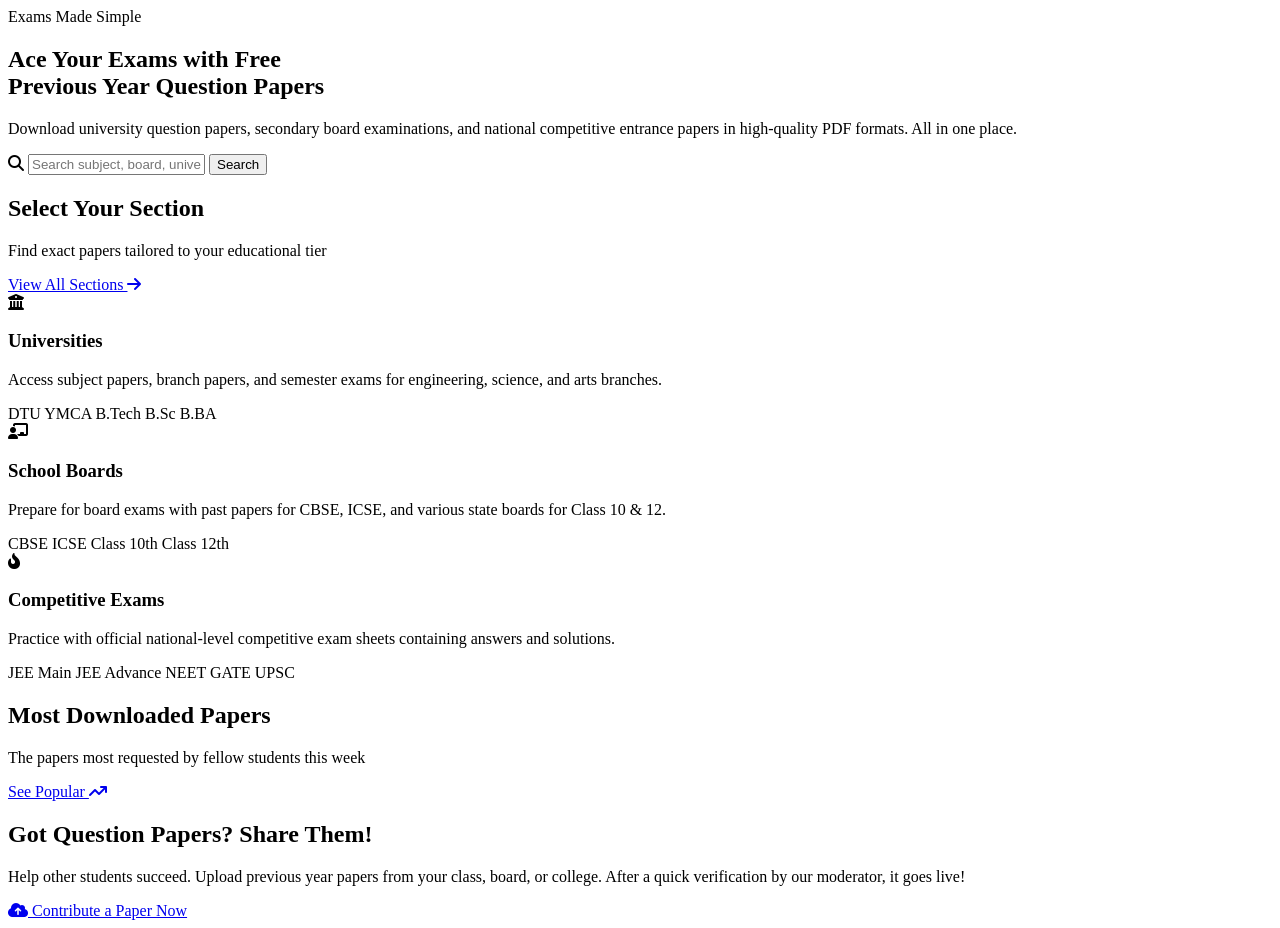
==== index.html @ 1dbeaf69 "Add files via upload" ====
<!DOCTYPE html>
<html lang="en" data-theme="dark">
<head>
    <meta charset="UTF-8">
    <meta name="viewport" content="width=device-width, initial-scale=1.0">
    <title>PADHLE.com | Previous Year Question Papers Portal</title>
    <!-- Fonts -->
    <link rel="preconnect" href="https://fonts.googleapis.com">
    <link rel="preconnect" href="https://fonts.gstatic.com" crossorigin>
    <!-- Stylesheet -->
    <link rel="stylesheet" href="css/style.css">
    <!-- FontAwesome Icons for modern aesthetic -->
    <link rel="stylesheet" href="https://cdnjs.cloudflare.com/ajax/libs/font-awesome/6.4.0/css/all.min.css">
</head>
<body>

    <!-- Dynamically loaded navigation by main.js -->
    <header></header>

    <main>
        <!-- Hero Section -->
        <section class="hero">
            <div class="hero-background"></div>
            <div class="container">
                <span class="hero-tagline">Exams Made Simple</span>
                <h1>Ace Your Exams with Free <br>Previous Year Question Papers</h1>
                <p>Download university question papers, secondary board examinations, and national competitive entrance papers in high-quality PDF formats. All in one place.</p>
                
                <!-- Instant Search Bar -->
                <div class="search-box-container">
                    <i class="fa-solid fa-magnifying-glass"></i>
                    <input type="text" id="hero-search-input" class="search-box-input" placeholder="Search subject, board, university, or exam...">
                    <button class="search-box-btn" onclick="executeHeroSearch()">Search</button>
                </div>
            </div>
        </section>

        <!-- Categories Section -->
        <section class="categories-section">
            <div class="container">
                <div class="section-header">
                    <div>
                        <h2 class="section-title">Select Your Section</h2>
                        <p class="section-subtitle">Find exact papers tailored to your educational tier</p>
                    </div>
                    <a href="browse.html" class="btn-secondary">View All Sections <i class="fa-solid fa-arrow-right"></i></a>
                </div>
                
                <div class="grid-3">
                    <!-- Card 1: Universities -->
                    <div class="category-card" onclick="navigateToCategory('university')">
                        <div class="category-icon">
                            <i class="fa-solid fa-university"></i>
                        </div>
                        <h3>Universities</h3>
                        <p>Access subject papers, branch papers, and semester exams for engineering, science, and arts branches.</p>
                        <div class="category-badge-list">
                            <span class="category-badge">DTU</span>
                            <span class="category-badge">YMCA</span>
                            <span class="category-badge">B.Tech</span>
                            <span class="category-badge">B.Sc</span>
                            <span class="category-badge">B.BA</span>
                        </div>
                    </div>

                    <!-- Card 2: Boards -->
                    <div class="category-card" onclick="navigateToCategory('board')">
                        <div class="category-icon">
                            <i class="fa-solid fa-chalkboard-user"></i>
                        </div>
                        <h3>School Boards</h3>
                        <p>Prepare for board exams with past papers for CBSE, ICSE, and various state boards for Class 10 & 12.</p>
                        <div class="category-badge-list">
                            <span class="category-badge">CBSE</span>
                            <span class="category-badge">ICSE</span>
                            <span class="category-badge">Class 10th</span>
                            <span class="category-badge">Class 12th</span>
                        </div>
                    </div>

                    <!-- Card 3: Competitive Exams -->
                    <div class="category-card" onclick="navigateToCategory('competitive')">
                        <div class="category-icon">
                            <i class="fa-solid fa-fire-flame-curved"></i>
                        </div>
                        <h3>Competitive Exams</h3>
                        <p>Practice with official national-level competitive exam sheets containing answers and solutions.</p>
                        <div class="category-badge-list">
                            <span class="category-badge">JEE Main</span>
                            <span class="category-badge">JEE Advance</span>
                            <span class="category-badge">NEET</span>
                            <span class="category-badge">GATE</span>
                            <span class="category-badge">UPSC</span>
                        </div>
                    </div>
                </div>
            </div>
        </section>

        <!-- Popular Papers Featured Section -->
        <section class="featured-section">
            <div class="container">
                <div class="section-header">
                    <div>
                        <h2 class="section-title">Most Downloaded Papers</h2>
                        <p class="section-subtitle">The papers most requested by fellow students this week</p>
                    </div>
                    <a href="browse.html?sort=downloads" class="btn-secondary">See Popular <i class="fa-solid fa-arrow-trend-up"></i></a>
                </div>

                <div class="featured-grid" id="popular-papers-grid">
                    <!-- Dynamic rendering by local script below -->
                </div>
            </div>
        </section>

        <!-- Upload CTA Section -->
        <section class="upload-cta">
            <div class="container">
                <div class="cta-box">
                    <h2>Got Question Papers? Share Them!</h2>
                    <p>Help other students succeed. Upload previous year papers from your class, board, or college. After a quick verification by our moderator, it goes live!</p>
                    <a href="upload.html" class="btn-primary">
                        <i class="fa-solid fa-cloud-arrow-up"></i> Contribute a Paper Now
                    </a>
                </div>
            </div>
        </section>
    </main>

    <!-- Dynamically loaded footer by main.js -->
    <footer></footer>

    <!-- Scripts -->
    <script src="js/data.js"></script>
    <script src="js/main.js"></script>
    <script>
        // Hero Search execution logic
        function executeHeroSearch() {
            const input = document.getElementById('hero-search-input').value.trim();
            if (input) {
                window.location.href = `browse.html?search=${encodeURIComponent(input)}`;
            } else {
                showAlert('Please enter a search keyword!', 'warning');
            }
        }

        // Add Enter key trigger to search input
        document.getElementById('hero-search-input').addEventListener('keypress', (e) => {
            if (e.key === 'Enter') {
                executeHeroSearch();
            }
        });

        function navigateToCategory(cat) {
            window.location.href = `browse.html?cat=${cat}`;
        }

        // Render Popular Papers
        document.addEventListener('DOMContentLoaded', () => {
            setTimeout(() => { // wait for localstorage to populate
                const papers = getApprovedPapers() || [];
                // Sort by downloads descending, take top 3
                const popular = [...papers].sort((a, b) => b.downloads - a.downloads).slice(0, 3);
                
                const grid = document.getElementById('popular-papers-grid');
                if (grid && popular.length > 0) {
                    grid.innerHTML = popular.map(paper => {
                        let typeTagClass = '';
                        let typeText = '';
                        let detailsHtml = '';

                        if (paper.category === 'university') {
                            typeTagClass = 'tag-university';
                            typeText = 'University';
                            detailsHtml = `
                                <div class="paper-detail-item"><i class="fa-solid fa-graduation-cap"></i> Univ: <span>${paper.university}</span></div>
                                <div class="paper-detail-item"><i class="fa-solid fa-book-open"></i> Course: <span>${paper.course} (${paper.academicYear} Year)</span></div>
                                <div class="paper-detail-item"><i class="fa-solid fa-code-branch"></i> Branch: <span>${paper.branch}</span></div>
                            `;
                        } else if (paper.category === 'board') {
                            typeTagClass = 'tag-board';
                            typeText = `${paper.board} Board`;
                            detailsHtml = `
                                <div class="paper-detail-item"><i class="fa-solid fa-school"></i> Class: <span>${paper.classLevel}</span></div>
                                <div class="paper-detail-item"><i class="fa-solid fa-book"></i> Subject: <span>${paper.subject}</span></div>
                            `;
                        } else {
                            typeTagClass = 'tag-competitive';
                            typeText = paper.exam;
                            detailsHtml = `
                                <div class="paper-detail-item"><i class="fa-solid fa-user-ninja"></i> Exam: <span>${paper.exam}</span></div>
                                <div class="paper-detail-item"><i class="fa-solid fa-book"></i> Paper: <span>${paper.subject}</span></div>
                            `;
                        }

                        return `
                            <div class="paper-card">
                                <div class="paper-meta">
                                    <span class="paper-type-tag ${typeTagClass}">${typeText}</span>
                                    <span class="paper-year">${paper.year} PYQ</span>
                                </div>
                                <h3 class="paper-title">${paper.title}</h3>
                                <div class="paper-details">
                                    ${detailsHtml}
                                    <div class="paper-detail-item"><i class="fa-solid fa-circle-down"></i> Downloads: <span>${paper.downloads}</span></div>
                                </div>
                                <div class="paper-actions">
                                    <button class="btn-secondary" onclick="openPreviewModal('${paper.id}')"><i class="fa-solid fa-eye"></i> View</button>
                                    <button class="btn-primary" onclick="simulateDownload('${paper.id}')"><i class="fa-solid fa-download"></i> Download</button>
                                </div>
                            </div>
                        `;
                    }).join('');
                }
            }, 100);
        });
    </script>
</body>
</html>
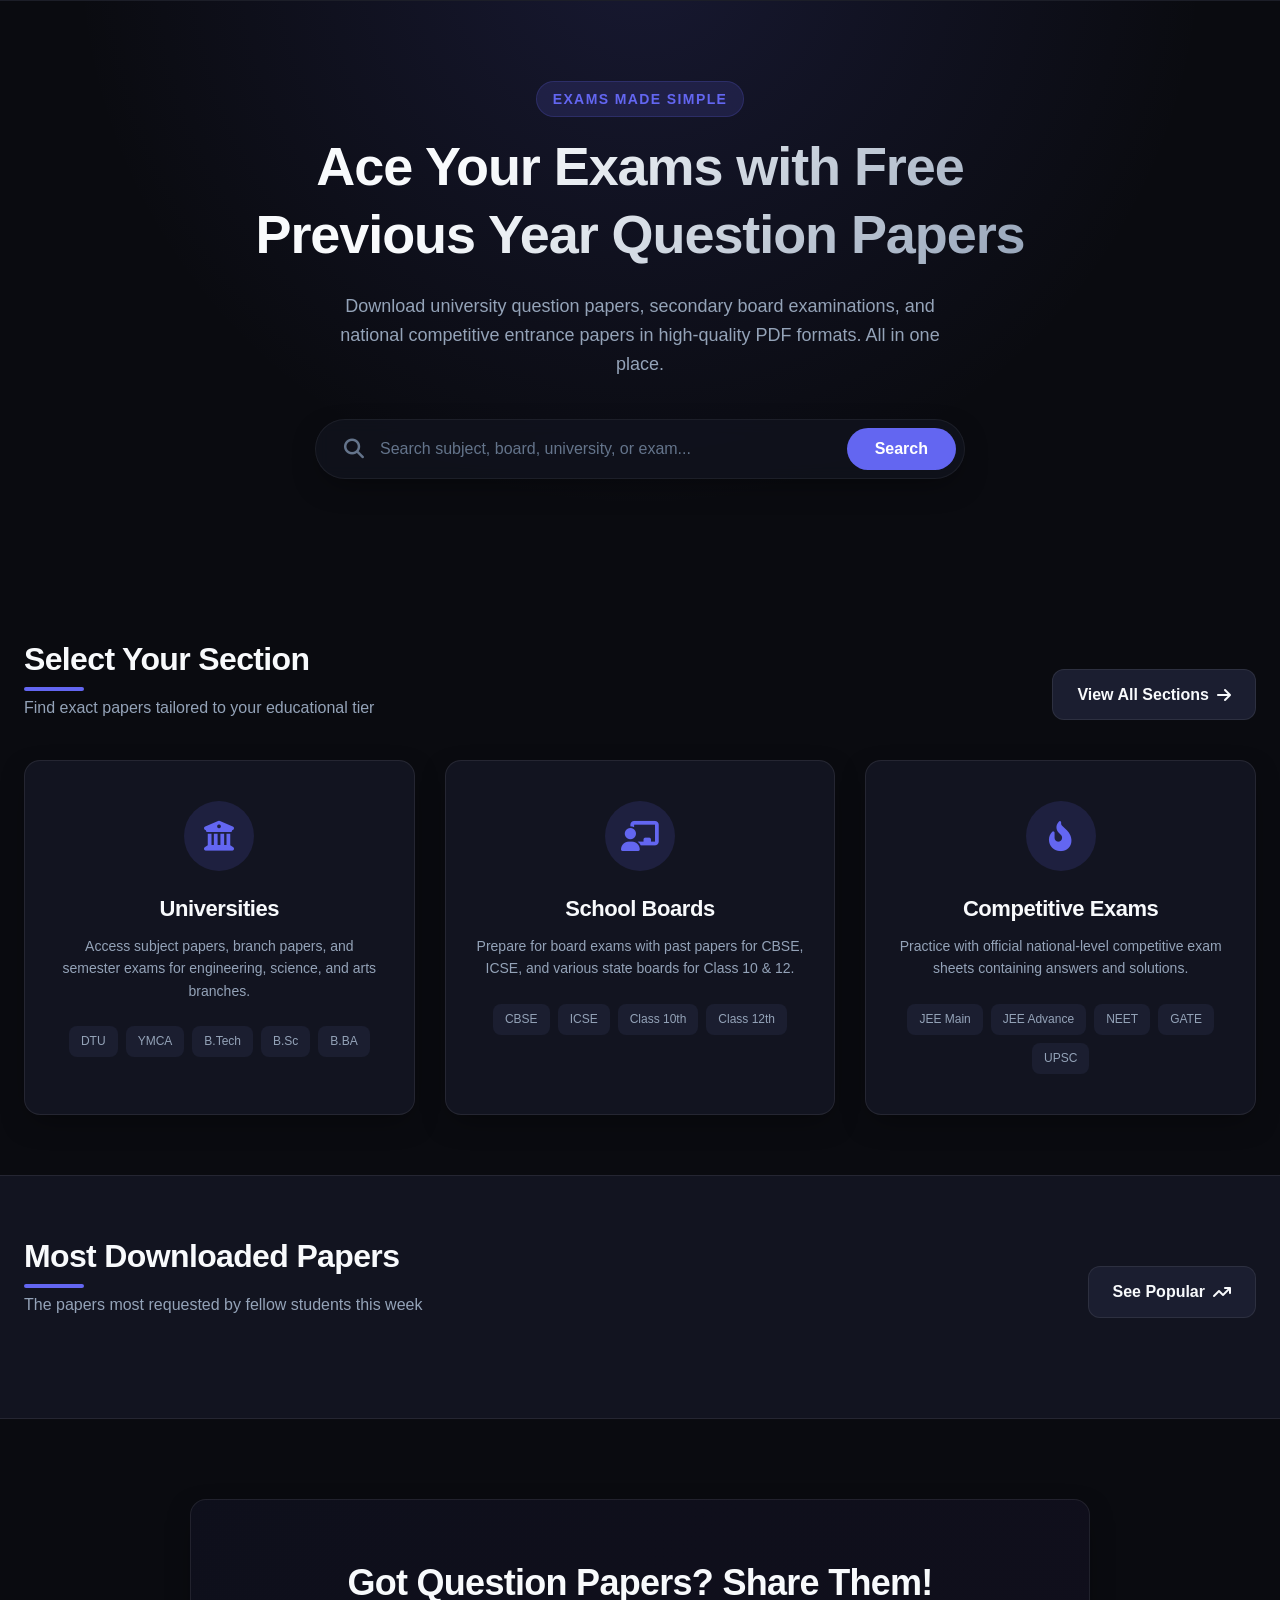
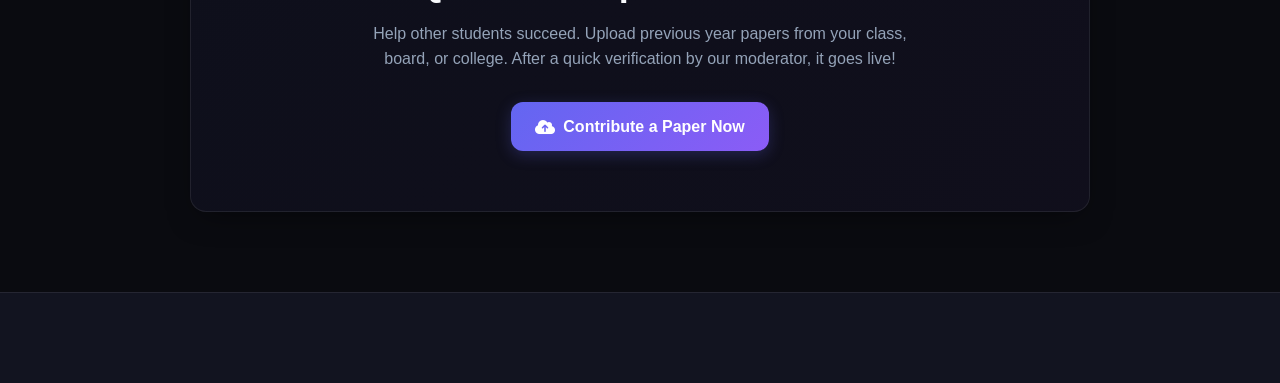
==== commit e8a3715f: "Update index.html" ====
--- a/index.html
+++ b/index.html
@@ -8,7 +8,7 @@
     <link rel="preconnect" href="https://fonts.googleapis.com">
     <link rel="preconnect" href="https://fonts.gstatic.com" crossorigin>
     <!-- Stylesheet -->
-    <link rel="stylesheet" href="css/style.css">
+    <link rel="stylesheet" href="style.css">
     <!-- FontAwesome Icons for modern aesthetic -->
     <link rel="stylesheet" href="https://cdnjs.cloudflare.com/ajax/libs/font-awesome/6.4.0/css/all.min.css">
 </head>
--- a/style.css
+++ b/style.css
@@ -0,0 +1,1234 @@
+@import url('https://fonts.googleapis.com/css2?family=Outfit:wght@300;400;500;600;700;800&family=Plus+Jakarta+Sans:wght@300;400;500;600;700&display=swap');
+
+:root {
+    /* Color Palette - Premium Indigo/Violet Dark Mode Default */
+    --bg-primary: #0a0b10;
+    --bg-secondary: #121420;
+    --bg-tertiary: #1b1e30;
+    --accent: #6366f1;
+    --accent-hover: #4f46e5;
+    --accent-light: rgba(99, 102, 241, 0.15);
+    --text-primary: #f8fafc;
+    --text-secondary: #94a3b8;
+    --text-muted: #64748b;
+    --border-color: rgba(255, 255, 255, 0.08);
+    --card-shadow: 0 10px 30px -10px rgba(0, 0, 0, 0.5);
+    --glass-bg: rgba(18, 20, 32, 0.7);
+    --glass-border: rgba(255, 255, 255, 0.06);
+    --success: #10b981;
+    --warning: #f59e0b;
+    --error: #ef4444;
+    --font-heading: 'Outfit', sans-serif;
+    --font-body: 'Plus Jakarta Sans', sans-serif;
+    --transition-smooth: all 0.3s cubic-bezier(0.4, 0, 0.2, 1);
+    --radius-lg: 16px;
+    --radius-md: 12px;
+    --radius-sm: 8px;
+}
+
+/* Light Theme overrides */
+[data-theme="light"] {
+    --bg-primary: #f8fafc;
+    --bg-secondary: #ffffff;
+    --bg-tertiary: #f1f5f9;
+    --accent: #4f46e5;
+    --accent-hover: #3730a3;
+    --accent-light: rgba(79, 70, 229, 0.1);
+    --text-primary: #0f172a;
+    --text-secondary: #475569;
+    --text-muted: #94a3b8;
+    --border-color: rgba(0, 0, 0, 0.08);
+    --card-shadow: 0 10px 30px -10px rgba(0, 0, 0, 0.1);
+    --glass-bg: rgba(255, 255, 255, 0.75);
+    --glass-border: rgba(0, 0, 0, 0.05);
+}
+
+/* Global resets & typography */
+* {
+    margin: 0;
+    padding: 0;
+    box-sizing: border-box;
+    scroll-behavior: smooth;
+}
+
+body {
+    background-color: var(--bg-primary);
+    color: var(--text-primary);
+    font-family: var(--font-body);
+    line-height: 1.6;
+    overflow-x: hidden;
+    transition: background-color 0.3s ease, color 0.3s ease;
+}
+
+h1, h2, h3, h4, h5, h6 {
+    font-family: var(--font-heading);
+    font-weight: 700;
+    letter-spacing: -0.02em;
+    line-height: 1.25;
+}
+
+a {
+    color: inherit;
+    text-decoration: none;
+    transition: var(--transition-smooth);
+}
+
+button, input, select, textarea {
+    font-family: inherit;
+    font-size: inherit;
+}
+
+/* Layout container */
+.container {
+    width: 100%;
+    max-width: 1280px;
+    margin: 0 auto;
+    padding: 0 24px;
+}
+
+/* Header & Navigation */
+header {
+    position: sticky;
+    top: 0;
+    z-index: 100;
+    background-color: var(--glass-bg);
+    backdrop-filter: blur(16px);
+    -webkit-backdrop-filter: blur(16px);
+    border-bottom: 1px solid var(--glass-border);
+    transition: var(--transition-smooth);
+}
+
+.nav-container {
+    display: flex;
+    justify-content: space-between;
+    align-items: center;
+    height: 80px;
+}
+
+.logo {
+    display: flex;
+    align-items: center;
+    gap: 8px;
+    font-family: var(--font-heading);
+    font-size: 24px;
+    font-weight: 800;
+    color: var(--text-primary);
+}
+
+.logo span {
+    background: linear-gradient(135deg, var(--accent), #a855f7);
+    -webkit-background-clip: text;
+    -webkit-text-fill-color: transparent;
+}
+
+.logo-badge {
+    background: var(--accent);
+    color: #fff;
+    font-size: 10px;
+    padding: 2px 6px;
+    border-radius: var(--radius-sm);
+    font-weight: 600;
+    text-transform: uppercase;
+    letter-spacing: 0.05em;
+}
+
+.nav-links {
+    display: flex;
+    align-items: center;
+    gap: 32px;
+    list-style: none;
+}
+
+.nav-links a {
+    color: var(--text-secondary);
+    font-weight: 500;
+    font-size: 15px;
+    position: relative;
+    padding: 8px 0;
+}
+
+.nav-links a:hover,
+.nav-links a.active {
+    color: var(--text-primary);
+}
+
+.nav-links a::after {
+    content: '';
+    position: absolute;
+    bottom: 0;
+    left: 0;
+    width: 0;
+    height: 2px;
+    background: linear-gradient(90deg, var(--accent), #a855f7);
+    transition: var(--transition-smooth);
+    border-radius: 2px;
+}
+
+.nav-links a:hover::after,
+.nav-links a.active::after {
+    width: 100%;
+}
+
+.nav-actions {
+    display: flex;
+    align-items: center;
+    gap: 16px;
+}
+
+/* Icons styling helper */
+.icon-btn {
+    background: none;
+    border: 1px solid var(--border-color);
+    color: var(--text-primary);
+    width: 42px;
+    height: 42px;
+    border-radius: 50%;
+    display: flex;
+    align-items: center;
+    justify-content: center;
+    cursor: pointer;
+    transition: var(--transition-smooth);
+}
+
+.icon-btn:hover {
+    border-color: var(--accent);
+    background-color: var(--accent-light);
+    color: var(--accent);
+    transform: translateY(-2px);
+}
+
+.btn-primary {
+    background: linear-gradient(135deg, var(--accent), #8b5cf6);
+    color: #ffffff;
+    font-weight: 600;
+    padding: 12px 24px;
+    border-radius: var(--radius-md);
+    border: none;
+    cursor: pointer;
+    box-shadow: 0 4px 15px rgba(99, 102, 241, 0.25);
+    display: inline-flex;
+    align-items: center;
+    gap: 8px;
+    transition: var(--transition-smooth);
+}
+
+.btn-primary:hover {
+    transform: translateY(-2px);
+    box-shadow: 0 6px 20px rgba(99, 102, 241, 0.4);
+    opacity: 0.95;
+}
+
+.btn-secondary {
+    background: var(--bg-tertiary);
+    color: var(--text-primary);
+    border: 1px solid var(--border-color);
+    font-weight: 600;
+    padding: 12px 24px;
+    border-radius: var(--radius-md);
+    cursor: pointer;
+    display: inline-flex;
+    align-items: center;
+    gap: 8px;
+    transition: var(--transition-smooth);
+}
+
+.btn-secondary:hover {
+    background: var(--bg-secondary);
+    border-color: var(--accent);
+    transform: translateY(-2px);
+}
+
+/* Mobile Nav Toggle */
+.mobile-nav-toggle {
+    display: none;
+    cursor: pointer;
+}
+
+/* Hero Section */
+.hero {
+    position: relative;
+    padding: 80px 0 100px 0;
+    overflow: hidden;
+    text-align: center;
+}
+
+.hero-background {
+    position: absolute;
+    top: -10%;
+    left: 50%;
+    transform: translateX(-50%);
+    width: 100%;
+    height: 120%;
+    background: radial-gradient(circle at top, rgba(99, 102, 241, 0.15) 0%, rgba(10, 11, 16, 0) 60%);
+    z-index: -1;
+    pointer-events: none;
+}
+
+[data-theme="light"] .hero-background {
+    background: radial-gradient(circle at top, rgba(79, 70, 229, 0.08) 0%, rgba(248, 250, 252, 0) 60%);
+}
+
+.hero-tagline {
+    font-family: var(--font-heading);
+    font-size: 14px;
+    font-weight: 600;
+    text-transform: uppercase;
+    letter-spacing: 0.1em;
+    color: var(--accent);
+    margin-bottom: 16px;
+    display: inline-block;
+    padding: 6px 16px;
+    background: var(--accent-light);
+    border-radius: 50px;
+    border: 1px solid rgba(99, 102, 241, 0.2);
+}
+
+.hero h1 {
+    font-size: 54px;
+    font-weight: 800;
+    max-width: 800px;
+    margin: 0 auto 24px auto;
+    background: linear-gradient(135deg, var(--text-primary) 30%, var(--text-secondary));
+    -webkit-background-clip: text;
+    -webkit-text-fill-color: transparent;
+}
+
+.hero p {
+    font-size: 18px;
+    color: var(--text-secondary);
+    max-width: 600px;
+    margin: 0 auto 40px auto;
+}
+
+.search-box-container {
+    max-width: 650px;
+    margin: 0 auto;
+    background: var(--glass-bg);
+    border: 1px solid var(--glass-border);
+    padding: 8px;
+    border-radius: 50px;
+    display: flex;
+    align-items: center;
+    box-shadow: var(--card-shadow);
+    backdrop-filter: blur(8px);
+}
+
+.search-box-container i {
+    color: var(--text-muted);
+    font-size: 20px;
+    margin-left: 20px;
+}
+
+.search-box-input {
+    flex: 1;
+    background: none;
+    border: none;
+    outline: none;
+    padding: 12px 16px;
+    color: var(--text-primary);
+    font-size: 16px;
+}
+
+.search-box-input::placeholder {
+    color: var(--text-muted);
+}
+
+.search-box-btn {
+    background: var(--accent);
+    color: #fff;
+    border: none;
+    outline: none;
+    padding: 12px 28px;
+    border-radius: 50px;
+    font-weight: 600;
+    cursor: pointer;
+    transition: var(--transition-smooth);
+}
+
+.search-box-btn:hover {
+    background: var(--accent-hover);
+    box-shadow: 0 4px 12px rgba(99, 102, 241, 0.3);
+}
+
+/* Category Quick Navigation Cards */
+.categories-section {
+    padding: 60px 0;
+}
+
+.section-header {
+    display: flex;
+    justify-content: space-between;
+    align-items: flex-end;
+    margin-bottom: 40px;
+}
+
+.section-title {
+    font-size: 32px;
+    position: relative;
+}
+
+.section-title::after {
+    content: '';
+    display: block;
+    width: 60px;
+    height: 4px;
+    background: var(--accent);
+    border-radius: 2px;
+    margin-top: 8px;
+}
+
+.section-subtitle {
+    color: var(--text-secondary);
+    margin-top: 4px;
+}
+
+.grid-3 {
+    display: grid;
+    grid-template-columns: repeat(3, 1fr);
+    gap: 30px;
+}
+
+.category-card {
+    background: var(--bg-secondary);
+    border: 1px solid var(--border-color);
+    border-radius: var(--radius-lg);
+    padding: 40px 30px;
+    text-align: center;
+    position: relative;
+    overflow: hidden;
+    cursor: pointer;
+    box-shadow: var(--card-shadow);
+    transition: var(--transition-smooth);
+}
+
+.category-card:hover {
+    transform: translateY(-8px);
+    border-color: var(--accent);
+    box-shadow: 0 15px 40px rgba(99, 102, 241, 0.12);
+}
+
+.category-icon {
+    width: 70px;
+    height: 70px;
+    background: var(--accent-light);
+    color: var(--accent);
+    border-radius: 50%;
+    display: flex;
+    align-items: center;
+    justify-content: center;
+    font-size: 30px;
+    margin: 0 auto 24px auto;
+    transition: var(--transition-smooth);
+}
+
+.category-card:hover .category-icon {
+    background: var(--accent);
+    color: #fff;
+    transform: scale(1.1);
+}
+
+.category-card h3 {
+    font-size: 22px;
+    margin-bottom: 12px;
+}
+
+.category-card p {
+    color: var(--text-secondary);
+    font-size: 14px;
+    margin-bottom: 24px;
+}
+
+.category-badge-list {
+    display: flex;
+    flex-wrap: wrap;
+    justify-content: center;
+    gap: 8px;
+}
+
+.category-badge {
+    background: var(--bg-tertiary);
+    color: var(--text-secondary);
+    padding: 6px 12px;
+    border-radius: var(--radius-sm);
+    font-size: 12px;
+    font-weight: 500;
+}
+
+/* Feature List Cards / Featured PYQs */
+.featured-section {
+    padding: 60px 0;
+    background: var(--bg-secondary);
+    border-top: 1px solid var(--border-color);
+    border-bottom: 1px solid var(--border-color);
+}
+
+.featured-grid {
+    display: grid;
+    grid-template-columns: repeat(auto-fill, minmax(350px, 1fr));
+    gap: 24px;
+}
+
+.paper-card {
+    background: var(--bg-primary);
+    border: 1px solid var(--border-color);
+    border-radius: var(--radius-md);
+    padding: 24px;
+    display: flex;
+    flex-direction: column;
+    position: relative;
+    box-shadow: var(--card-shadow);
+    transition: var(--transition-smooth);
+}
+
+.paper-card:hover {
+    transform: translateY(-4px);
+    border-color: var(--accent);
+    box-shadow: 0 8px 24px rgba(99, 102, 241, 0.08);
+}
+
+.paper-meta {
+    display: flex;
+    justify-content: space-between;
+    align-items: center;
+    margin-bottom: 16px;
+}
+
+.paper-type-tag {
+    font-size: 11px;
+    font-weight: 700;
+    text-transform: uppercase;
+    padding: 4px 10px;
+    border-radius: 50px;
+    letter-spacing: 0.05em;
+}
+
+.tag-university { background: rgba(168, 85, 247, 0.15); color: #c084fc; }
+.tag-board { background: rgba(59, 130, 246, 0.15); color: #60a5fa; }
+.tag-competitive { background: rgba(245, 158, 11, 0.15); color: #fbbf24; }
+
+.paper-year {
+    font-size: 13px;
+    color: var(--text-muted);
+    font-weight: 600;
+}
+
+.paper-title {
+    font-size: 18px;
+    font-weight: 700;
+    margin-bottom: 8px;
+    color: var(--text-primary);
+    display: -webkit-box;
+    -webkit-line-clamp: 2;
+    -webkit-box-orient: vertical;
+    overflow: hidden;
+}
+
+.paper-details {
+    margin-bottom: 20px;
+    flex-grow: 1;
+}
+
+.paper-detail-item {
+    font-size: 13px;
+    color: var(--text-secondary);
+    display: flex;
+    align-items: center;
+    gap: 6px;
+    margin-top: 6px;
+}
+
+.paper-detail-item span {
+    font-weight: 600;
+    color: var(--text-primary);
+}
+
+.paper-actions {
+    display: flex;
+    gap: 12px;
+    margin-top: auto;
+}
+
+.paper-actions button {
+    flex: 1;
+    font-size: 13px;
+    padding: 10px;
+}
+
+/* Upload CTA banner */
+.upload-cta {
+    padding: 80px 0;
+    text-align: center;
+    position: relative;
+}
+
+.cta-box {
+    background: linear-gradient(135deg, rgba(99, 102, 241, 0.05) 0%, rgba(139, 92, 246, 0.05) 100%);
+    border: 1px solid var(--border-color);
+    border-radius: var(--radius-lg);
+    padding: 60px 40px;
+    max-width: 900px;
+    margin: 0 auto;
+    box-shadow: var(--card-shadow);
+}
+
+.cta-box h2 {
+    font-size: 36px;
+    margin-bottom: 16px;
+}
+
+.cta-box p {
+    color: var(--text-secondary);
+    max-width: 550px;
+    margin: 0 auto 30px auto;
+    font-size: 16px;
+}
+
+/* Page: BROWSE - Layout */
+.browse-layout {
+    display: grid;
+    grid-template-columns: 280px 1fr;
+    gap: 30px;
+    margin-top: 40px;
+    margin-bottom: 80px;
+}
+
+/* Side Filter Panel */
+.filter-panel {
+    background: var(--bg-secondary);
+    border: 1px solid var(--border-color);
+    border-radius: var(--radius-lg);
+    padding: 24px;
+    height: fit-content;
+    position: sticky;
+    top: 100px;
+    box-shadow: var(--card-shadow);
+}
+
+.filter-header {
+    display: flex;
+    justify-content: space-between;
+    align-items: center;
+    margin-bottom: 24px;
+    padding-bottom: 12px;
+    border-bottom: 1px solid var(--border-color);
+}
+
+.filter-header h3 {
+    font-size: 18px;
+}
+
+.clear-filters-btn {
+    background: none;
+    border: none;
+    color: var(--accent);
+    font-size: 13px;
+    font-weight: 600;
+    cursor: pointer;
+}
+
+.clear-filters-btn:hover {
+    color: var(--accent-hover);
+    text-decoration: underline;
+}
+
+.filter-group {
+    margin-bottom: 20px;
+}
+
+.filter-group label {
+    display: block;
+    font-size: 14px;
+    font-weight: 600;
+    color: var(--text-secondary);
+    margin-bottom: 8px;
+}
+
+.filter-select, .form-input {
+    width: 100%;
+    background-color: var(--bg-primary);
+    border: 1px solid var(--border-color);
+    color: var(--text-primary);
+    padding: 12px;
+    border-radius: var(--radius-sm);
+    outline: none;
+    font-size: 14px;
+    transition: var(--transition-smooth);
+}
+
+.filter-select:focus, .form-input:focus {
+    border-color: var(--accent);
+    box-shadow: 0 0 0 3px var(--accent-light);
+}
+
+/* Category Selector inside Filter */
+.category-selector-tabs {
+    display: flex;
+    flex-direction: column;
+    gap: 8px;
+    margin-bottom: 24px;
+}
+
+.category-tab {
+    background: var(--bg-primary);
+    border: 1px solid var(--border-color);
+    color: var(--text-secondary);
+    padding: 12px 16px;
+    border-radius: var(--radius-sm);
+    cursor: pointer;
+    font-weight: 600;
+    text-align: left;
+    display: flex;
+    align-items: center;
+    gap: 12px;
+    transition: var(--transition-smooth);
+}
+
+.category-tab i {
+    font-size: 16px;
+}
+
+.category-tab:hover,
+.category-tab.active {
+    background: var(--accent-light);
+    color: var(--accent);
+    border-color: var(--accent);
+}
+
+/* Results Content Area */
+.results-header {
+    display: flex;
+    justify-content: space-between;
+    align-items: center;
+    margin-bottom: 24px;
+}
+
+.results-count {
+    font-weight: 500;
+    color: var(--text-secondary);
+}
+
+.results-sort {
+    display: flex;
+    align-items: center;
+    gap: 12px;
+}
+
+.results-sort label {
+    font-size: 14px;
+    color: var(--text-secondary);
+}
+
+.results-sort select {
+    background: var(--bg-secondary);
+    border: 1px solid var(--border-color);
+    color: var(--text-primary);
+    border-radius: var(--radius-sm);
+    padding: 8px 12px;
+    outline: none;
+}
+
+.no-results {
+    grid-column: 1 / -1;
+    text-align: center;
+    padding: 80px 20px;
+    background: var(--bg-secondary);
+    border: 1px solid var(--border-color);
+    border-radius: var(--radius-lg);
+}
+
+.no-results i {
+    font-size: 48px;
+    color: var(--text-muted);
+    margin-bottom: 16px;
+}
+
+.no-results h3 {
+    margin-bottom: 8px;
+}
+
+.no-results p {
+    color: var(--text-secondary);
+}
+
+/* Forms Pages (Upload & Admin Portal) */
+.page-header {
+    padding: 60px 0 20px 0;
+    text-align: center;
+}
+
+.page-header h1 {
+    font-size: 40px;
+    margin-bottom: 12px;
+}
+
+.page-header p {
+    color: var(--text-secondary);
+    font-size: 16px;
+    max-width: 600px;
+    margin: 0 auto;
+}
+
+.form-layout {
+    max-width: 680px;
+    margin: 40px auto 100px auto;
+    background: var(--bg-secondary);
+    border: 1px solid var(--border-color);
+    border-radius: var(--radius-lg);
+    padding: 40px;
+    box-shadow: var(--card-shadow);
+}
+
+.form-row-2 {
+    display: grid;
+    grid-template-columns: 1fr 1fr;
+    gap: 20px;
+}
+
+.form-group {
+    margin-bottom: 24px;
+}
+
+.form-group label {
+    display: block;
+    font-weight: 600;
+    font-size: 14px;
+    margin-bottom: 8px;
+    color: var(--text-primary);
+}
+
+.form-group label span.required {
+    color: var(--error);
+}
+
+.form-group select,
+.form-group input,
+.form-group textarea {
+    width: 100%;
+}
+
+.form-group textarea {
+    height: 120px;
+    resize: vertical;
+}
+
+/* File Upload Field UI */
+.file-upload-wrapper {
+    position: relative;
+    border: 2px dashed var(--border-color);
+    background: var(--bg-primary);
+    border-radius: var(--radius-md);
+    padding: 30px 20px;
+    text-align: center;
+    cursor: pointer;
+    transition: var(--transition-smooth);
+}
+
+.file-upload-wrapper:hover {
+    border-color: var(--accent);
+    background: var(--accent-light);
+}
+
+.file-upload-wrapper input[type="file"] {
+    position: absolute;
+    top: 0;
+    left: 0;
+    width: 100%;
+    height: 100%;
+    opacity: 0;
+    cursor: pointer;
+}
+
+.file-upload-icon {
+    font-size: 36px;
+    color: var(--accent);
+    margin-bottom: 12px;
+}
+
+.file-upload-text {
+    font-size: 14px;
+    color: var(--text-secondary);
+}
+
+.file-upload-text span {
+    font-weight: 600;
+    color: var(--accent);
+}
+
+.file-uploaded-info {
+    margin-top: 10px;
+    font-size: 13px;
+    color: var(--success);
+    font-weight: 600;
+    display: none;
+}
+
+/* Alert Notification Popup */
+.alert-popup {
+    position: fixed;
+    bottom: 24px;
+    right: 24px;
+    z-index: 1000;
+    background: var(--bg-secondary);
+    border: 1px solid var(--border-color);
+    border-left: 4px solid var(--accent);
+    border-radius: var(--radius-sm);
+    padding: 16px 24px;
+    box-shadow: 0 10px 40px rgba(0, 0, 0, 0.4);
+    display: flex;
+    align-items: center;
+    gap: 12px;
+    transform: translateY(150%);
+    transition: transform 0.4s cubic-bezier(0.175, 0.885, 0.32, 1.275);
+}
+
+.alert-popup.show {
+    transform: translateY(0);
+}
+
+.alert-popup.success { border-left-color: var(--success); }
+.alert-popup.warning { border-left-color: var(--warning); }
+.alert-popup.error { border-left-color: var(--error); }
+
+.alert-popup i {
+    font-size: 20px;
+}
+.alert-popup.success i { color: var(--success); }
+.alert-popup.warning i { color: var(--warning); }
+.alert-popup.error i { color: var(--error); }
+
+/* Admin verification dashboard specific layout */
+.admin-stats {
+    display: grid;
+    grid-template-columns: repeat(3, 1fr);
+    gap: 20px;
+    margin: 30px auto;
+    max-width: 900px;
+}
+
+.stat-card {
+    background: var(--bg-secondary);
+    border: 1px solid var(--border-color);
+    border-radius: var(--radius-md);
+    padding: 20px;
+    text-align: center;
+    box-shadow: var(--card-shadow);
+}
+
+.stat-number {
+    font-size: 32px;
+    font-weight: 800;
+    color: var(--accent);
+    margin-top: 4px;
+}
+
+.stat-title {
+    font-size: 13px;
+    color: var(--text-secondary);
+    text-transform: uppercase;
+    letter-spacing: 0.05em;
+}
+
+.admin-login-box {
+    max-width: 420px;
+    margin: 80px auto;
+    background: var(--bg-secondary);
+    border: 1px solid var(--border-color);
+    border-radius: var(--radius-lg);
+    padding: 40px;
+    box-shadow: var(--card-shadow);
+    text-align: center;
+}
+
+.admin-login-box h2 {
+    margin-bottom: 8px;
+}
+
+.admin-login-box p {
+    color: var(--text-secondary);
+    font-size: 14px;
+    margin-bottom: 24px;
+}
+
+.admin-panel-content {
+    max-width: 1000px;
+    margin: 40px auto 100px auto;
+}
+
+.pending-list-header {
+    font-size: 22px;
+    margin-bottom: 20px;
+    border-bottom: 1px solid var(--border-color);
+    padding-bottom: 10px;
+}
+
+.admin-table-wrapper {
+    background: var(--bg-secondary);
+    border: 1px solid var(--border-color);
+    border-radius: var(--radius-lg);
+    overflow: hidden;
+    box-shadow: var(--card-shadow);
+}
+
+.admin-table {
+    width: 100%;
+    border-collapse: collapse;
+    text-align: left;
+}
+
+.admin-table th, .admin-table td {
+    padding: 16px 20px;
+    border-bottom: 1px solid var(--border-color);
+    font-size: 14px;
+}
+
+.admin-table th {
+    background-color: var(--bg-tertiary);
+    font-weight: 600;
+    color: var(--text-secondary);
+}
+
+.admin-table tr:last-child td {
+    border-bottom: none;
+}
+
+.admin-actions-cell {
+    display: flex;
+    gap: 8px;
+}
+
+.btn-sm {
+    padding: 6px 12px;
+    font-size: 12px;
+    border-radius: var(--radius-sm);
+}
+
+.btn-approve {
+    background: var(--success);
+    color: #fff;
+    border: none;
+    cursor: pointer;
+    font-weight: 600;
+    transition: var(--transition-smooth);
+}
+
+.btn-approve:hover {
+    filter: brightness(1.1);
+}
+
+.btn-reject {
+    background: var(--error);
+    color: #fff;
+    border: none;
+    cursor: pointer;
+    font-weight: 600;
+    transition: var(--transition-smooth);
+}
+
+.btn-reject:hover {
+    filter: brightness(1.1);
+}
+
+/* Footer Section */
+footer {
+    background-color: var(--bg-secondary);
+    border-top: 1px solid var(--border-color);
+    padding: 60px 0 30px 0;
+    margin-top: auto;
+}
+
+.footer-grid {
+    display: grid;
+    grid-template-columns: 2fr 1fr 1fr;
+    gap: 40px;
+    margin-bottom: 40px;
+}
+
+.footer-brand p {
+    color: var(--text-secondary);
+    font-size: 14px;
+    margin-top: 16px;
+    max-width: 320px;
+}
+
+.footer-links-col h4 {
+    font-size: 16px;
+    margin-bottom: 20px;
+}
+
+.footer-links-col ul {
+    list-style: none;
+}
+
+.footer-links-col li {
+    margin-bottom: 12px;
+}
+
+.footer-links-col a {
+    color: var(--text-secondary);
+    font-size: 14px;
+}
+
+.footer-links-col a:hover {
+    color: var(--accent);
+    padding-left: 4px;
+}
+
+.footer-bottom {
+    border-top: 1px solid var(--border-color);
+    padding-top: 30px;
+    display: flex;
+    justify-content: space-between;
+    align-items: center;
+    font-size: 13px;
+    color: var(--text-muted);
+}
+
+/* Modal style for previewing PDF mock */
+.modal {
+    position: fixed;
+    top: 0;
+    left: 0;
+    width: 100vw;
+    height: 100vh;
+    background: rgba(0, 0, 0, 0.75);
+    backdrop-filter: blur(5px);
+    display: flex;
+    align-items: center;
+    justify-content: center;
+    z-index: 1000;
+    opacity: 0;
+    pointer-events: none;
+    transition: opacity 0.3s ease;
+}
+
+.modal.show {
+    opacity: 1;
+    pointer-events: all;
+}
+
+.modal-content {
+    background: var(--bg-secondary);
+    border: 1px solid var(--border-color);
+    border-radius: var(--radius-lg);
+    width: 90%;
+    max-width: 800px;
+    max-height: 90vh;
+    display: flex;
+    flex-direction: column;
+    overflow: hidden;
+    box-shadow: 0 20px 50px rgba(0, 0, 0, 0.5);
+    transform: scale(0.9);
+    transition: transform 0.3s ease;
+}
+
+.modal.show .modal-content {
+    transform: scale(1);
+}
+
+.modal-header {
+    padding: 20px;
+    border-bottom: 1px solid var(--border-color);
+    display: flex;
+    justify-content: space-between;
+    align-items: center;
+}
+
+.modal-header h3 {
+    font-size: 20px;
+}
+
+.modal-close {
+    background: none;
+    border: none;
+    color: var(--text-secondary);
+    font-size: 24px;
+    cursor: pointer;
+}
+
+.modal-close:hover {
+    color: var(--text-primary);
+}
+
+.modal-body {
+    padding: 20px;
+    overflow-y: auto;
+    flex: 1;
+}
+
+.pdf-placeholder {
+    width: 100%;
+    height: 450px;
+    background: #1e1e24;
+    border-radius: var(--radius-sm);
+    display: flex;
+    flex-direction: column;
+    align-items: center;
+    justify-content: center;
+    border: 1px solid rgba(255, 255, 255, 0.05);
+}
+
+[data-theme="light"] .pdf-placeholder {
+    background: #f1f5f9;
+}
+
+.pdf-placeholder i {
+    font-size: 64px;
+    color: var(--accent);
+    margin-bottom: 16px;
+}
+
+/* Responsive CSS */
+@media (max-width: 992px) {
+    .grid-3 {
+        grid-template-columns: repeat(2, 1fr);
+    }
+    .browse-layout {
+        grid-template-columns: 1fr;
+    }
+    .filter-panel {
+        position: static;
+        margin-bottom: 30px;
+    }
+    .hero h1 {
+        font-size: 42px;
+    }
+    .footer-grid {
+        grid-template-columns: 1fr 1fr;
+    }
+    .footer-brand {
+        grid-column: 1 / -1;
+    }
+    .admin-stats {
+        grid-template-columns: 1fr;
+        gap: 15px;
+    }
+}
+
+@media (max-width: 768px) {
+    .nav-links {
+        display: none; /* Add JS handler for responsive mobile nav toggle later if desired */
+    }
+    .mobile-nav-toggle {
+        display: block;
+        font-size: 24px;
+    }
+    .grid-3 {
+        grid-template-columns: 1fr;
+    }
+    .form-row-2 {
+        grid-template-columns: 1fr;
+        gap: 0;
+    }
+    .hero h1 {
+        font-size: 32px;
+    }
+    .page-header h1 {
+        font-size: 30px;
+    }
+    .form-layout {
+        padding: 24px;
+    }
+    .admin-table th, .admin-table td {
+        padding: 12px 14px;
+    }
+}
